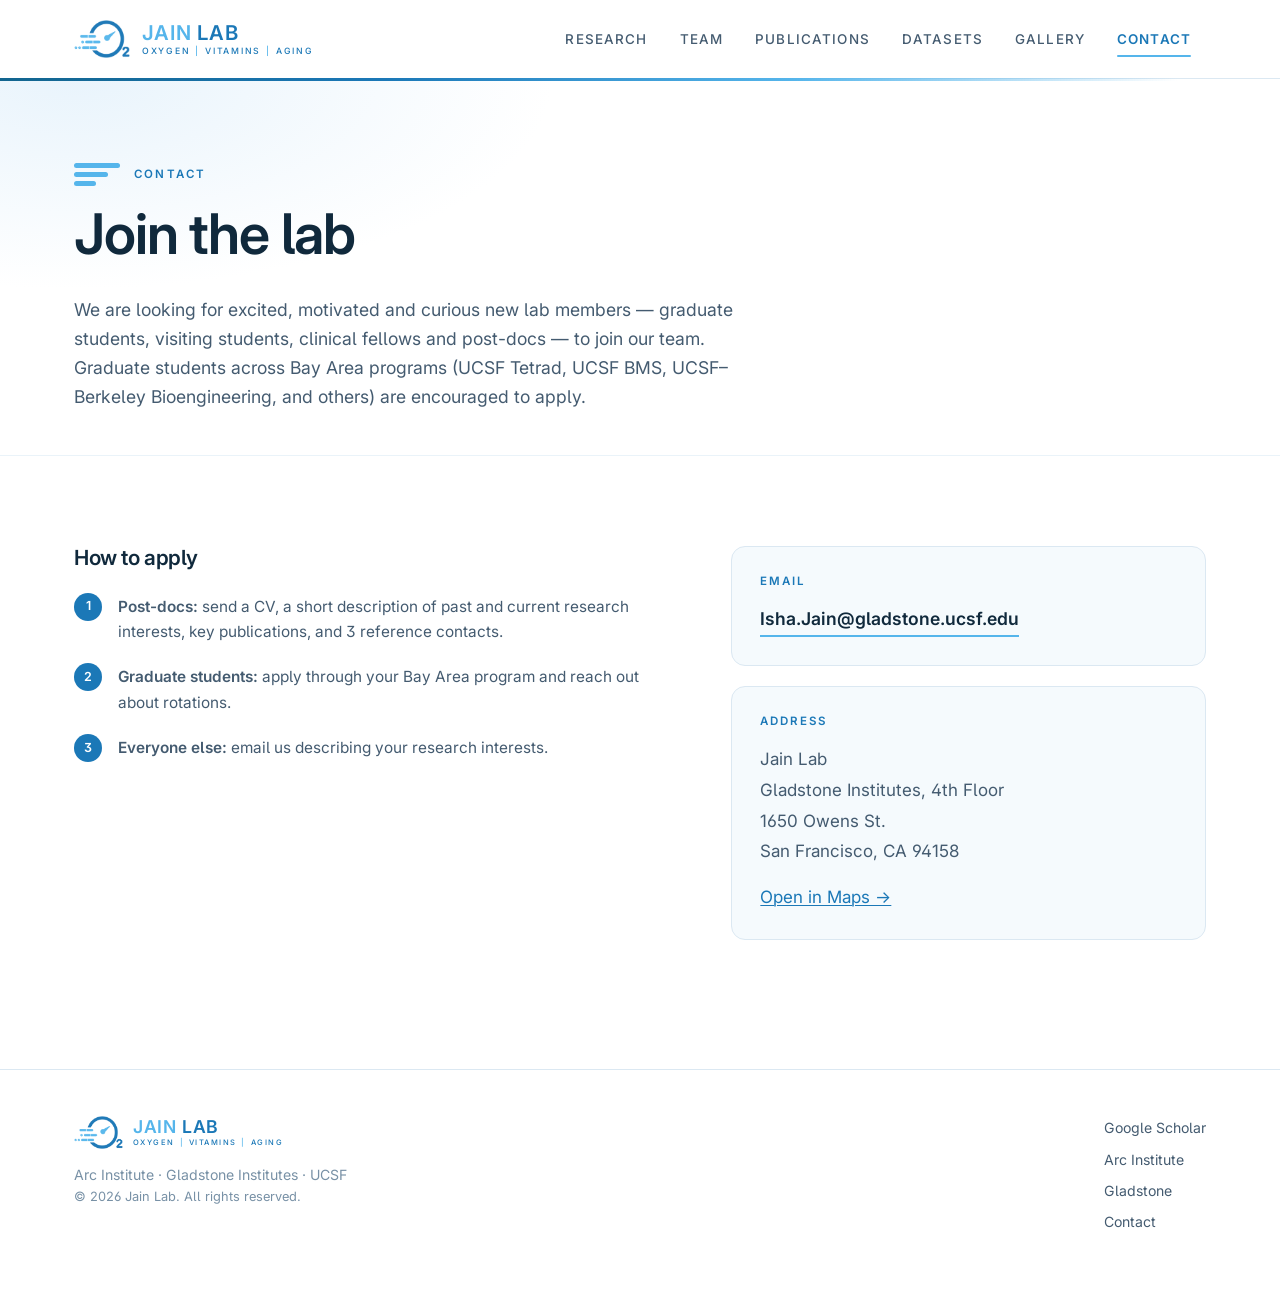
==== contact.html @ 16e70b5d "Add files via upload" ====
<!DOCTYPE html>
<html lang="en"><head>
<meta charset="utf-8">
<meta name="viewport" content="width=device-width, initial-scale=1">
<title>Contact and Openings | Isha Jain Lab</title>
<meta name="description" content="Contact the Isha Jain Lab. We are recruiting graduate students, postdocs, visiting students and clinical fellows in San Francisco.">
<link rel="preconnect" href="https://fonts.googleapis.com">
<link rel="preconnect" href="https://fonts.gstatic.com" crossorigin="">
<link href="https://fonts.googleapis.com/css2?family=Inter:wght@400;500;600;700&amp;display=swap" rel="stylesheet">
<link rel="canonical" href="https://www.ishajainlab.com/contact.html">
<meta property="og:type" content="website">
<meta property="og:site_name" content="Isha Jain Lab">
<meta property="og:locale" content="en_US">
<meta property="og:url" content="https://www.ishajainlab.com/contact.html">
<meta property="og:title" content="Contact and Openings | Isha Jain Lab">
<meta property="og:description" content="Contact the Isha Jain Lab. We are recruiting graduate students, postdocs, visiting students and clinical fellows in San Francisco.">
<meta property="og:image" content="https://www.ishajainlab.com/assets/og-image.png">
<meta property="og:image:width" content="1200">
<meta property="og:image:height" content="630">
<meta property="og:image:alt" content="Jain Lab — oxygen, vitamins, aging">
<meta name="twitter:card" content="summary_large_image">
<meta name="twitter:title" content="Contact and Openings | Isha Jain Lab">
<meta name="twitter:description" content="Contact the Isha Jain Lab. We are recruiting graduate students, postdocs, visiting students and clinical fellows in San Francisco.">
<meta name="twitter:image" content="https://www.ishajainlab.com/assets/og-image.png">
<link rel="icon" type="image/png" href="assets/favicon.png">
<link rel="apple-touch-icon" href="assets/favicon.png">
<meta name="theme-color" content="#1b78b7">
<link rel="stylesheet" href="assets/style.css">
</head>
<body data-page="contact"><!-- Content below was pre-rendered from data/*.js on 2026-09-09. Edit the data files, then re-run tools/prerender.js. -->
      <a class="skip" href="#main">Skip to content</a>
      <header class="site-header">
        <div class="wrap bar">
          <a class="lockup" href="index.html"><img class="lk-mark" src="assets/logo-mark.png" alt="" aria-hidden="true">
            <span><span class="lk-name"><i>JAIN</i> LAB</span><span class="lk-tag">OXYGEN <span>|</span> VITAMINS <span>|</span> AGING</span></span></a>
          <button class="nav-toggle" aria-expanded="false" aria-controls="site-nav" aria-label="Menu">☰</button>
          <nav class="site-nav" id="site-nav"><a href="research.html">Research</a><a href="team.html">Team</a><a href="publications.html">Publications</a><a href="datasets.html">Datasets</a><a href="gallery.html">Gallery</a><a href="contact.html" aria-current="page">Contact</a></nav>
        </div>
      </header>

<main id="main">

  <div class="page-head">
    <div class="wrap">
      <div class="kicker"><span class="speedlines" aria-hidden="true"><i></i><i></i><i></i></span>Contact</div>
      <h1>Join the lab</h1>
      <p id="join-blurb">We are looking for excited, motivated and curious new lab members — graduate students, visiting students, clinical fellows and post-docs — to join our team. Graduate students across Bay Area programs (UCSF Tetrad, UCSF BMS, UCSF–Berkeley Bioengineering, and others) are encouraged to apply.</p>
    </div>
  </div>

  <section class="block">
    <div class="wrap contact-grid">

      <div>
        <h2 style="font-size:1.3rem;margin-bottom:24px">How to apply</h2>
        <ol class="steps" id="apply-steps"><li><strong>Post-docs:</strong> send a CV, a short description of past and current research interests, key publications, and 3 reference contacts.</li><li><strong>Graduate students:</strong> apply through your Bay Area program and reach out about rotations.</li><li><strong>Everyone else:</strong> email us describing your research interests.</li></ol>
      </div>

      <div>
        <div class="card" style="margin-bottom:20px">
          <h3>Email</h3>
          <a class="email-big" id="contact-email" href="mailto:Isha.Jain@gladstone.ucsf.edu">Isha.Jain@gladstone.ucsf.edu</a>
        </div>

        <div class="card">
          <h3>Address</h3>
          <address id="contact-address">Jain Lab<br>Gladstone Institutes, 4th Floor<br>1650 Owens St.<br>San Francisco, CA 94158</address>
          <p style="margin:16px 0 0">
            <a id="contact-map" href="https://maps.google.com/?q=1650%20Owens%20St%2C%20San%20Francisco%2C%20CA%2094158" target="_blank" rel="noopener">Open in Maps →</a>
          </p>
        </div>
      </div>

    </div>
  </section>

  <div style="height:40px"></div>

</main>

<script src="data/site.js"></script>
<script src="assets/app.js"></script>



      <footer class="site-footer">
        <div class="wrap row">
          <div>
            <span class="lockup"><img class="lk-mark" src="assets/logo-mark.png" alt="" aria-hidden="true">
            <span><span class="lk-name"><i>JAIN</i> LAB</span><span class="lk-tag">OXYGEN <span>|</span> VITAMINS <span>|</span> AGING</span></span></span>
            <div>Arc Institute · Gladstone Institutes · UCSF</div>
            <div class="legal">© 2026 Jain Lab. All rights reserved.</div>
          </div>
          <nav><a href="https://scholar.google.com/citations?user=Yy1cKfMAAAAJ" target="_blank" rel="noopener">Google Scholar</a><a href="https://arcinstitute.org" target="_blank" rel="noopener">Arc Institute</a><a href="https://gladstone.org" target="_blank" rel="noopener">Gladstone</a><a href="contact.html">Contact</a></nav>
        </div>
      </footer></body></html>
---- assets/style.css ----
/* ============================================================
   JAIN LAB — STYLES
   Built to the JainLab brand family sheet.
   Type:   Inter — SemiBold (600) for headings, Medium (500) for
           labels and navigation, Regular (400) for body copy.
   Colour: the three brand values live in :root below. Change
           them there and the whole site re-themes.
   ============================================================ */

:root {
  /* ---- Brand ---- */
  --deep:       #1b78b7;   /* deep blue  */
  --sky:        #55b5eb;   /* sky blue   */
  --shadow:     #12658f;   /* shadow     */

  /* Tints derived from the brand blues */
  --deep-dk:    #0f5279;
  --pale:       #e9f4fc;
  --pale-2:     #f4fafd;
  --navy:       #0b2f47;   /* dark sections */

  /* ---- Research themes ----
     Oxygen work is blue (the brand). Vitamin work is burnt orange,
     so the two halves of the lab read apart at a glance. */
  --vit:        #b0461e;
  --vit-dk:     #8c3717;
  --vit-pale:   #f9ece5;

  /* ---- Neutrals ---- */
  --ink:        #10293c;
  --body:       #445b70;
  --muted:      #7891a6;
  --line:       #dbe8f2;
  --line-soft:  #eaf3f9;
  --bg:         #ffffff;
  --bg-soft:    #f5fafd;

  --radius:   14px;
  --radius-s: 9px;
  --shadow-1: 0 1px 2px rgba(16,41,60,.05), 0 8px 24px rgba(16,41,60,.06);
  --shadow-2: 0 2px 4px rgba(16,41,60,.06), 0 18px 48px rgba(16,41,60,.11);

  --maxw: 1180px;
  --nav-h: 78px;

  --sans: "Inter", -apple-system, BlinkMacSystemFont, "Segoe UI", Helvetica, Arial, sans-serif;
}

/* ---------- reset ---------- */
*, *::before, *::after { box-sizing: border-box; }
html { scroll-behavior: smooth; -webkit-text-size-adjust: 100%; }
body {
  margin: 0;
  font-family: var(--sans);
  font-size: 17px;
  line-height: 1.65;
  font-weight: 400;
  color: var(--body);
  background: var(--bg);
  -webkit-font-smoothing: antialiased;
  font-feature-settings: "cv05" 1, "ss01" 1;
}
img { max-width: 100%; display: block; }
a { color: var(--deep); text-decoration-thickness: 1px; text-underline-offset: 2px; }
a:hover { color: var(--shadow); }
h1, h2, h3, h4 { color: var(--ink); line-height: 1.16; margin: 0 0 .5em; font-weight: 600; letter-spacing: -.02em; }
h1 { font-size: clamp(2.1rem, 5vw, 3.5rem); }
h2 { font-size: clamp(1.55rem, 3vw, 2.15rem); }
h3 { font-size: 1.2rem; }
p { margin: 0 0 1.1em; }
button { font: inherit; }
strong, b { font-weight: 600; }

.wrap { max-width: var(--maxw); margin: 0 auto; padding: 0 24px; }

.skip { position: absolute; left: -9999px; top: 0; z-index: 200; background: var(--deep); color: #fff; padding: 12px 18px; }
.skip:focus { left: 0; }

/* ============================================================
   LOGO LOCKUP
   The wordmark is live text in Inter, exactly as specified on the
   brand sheet, so it stays razor sharp at every size. Scale the
   whole lockup by setting font-size on .lockup.
   ============================================================ */

.lockup { display: inline-flex; align-items: center; gap: .78em; text-decoration: none; line-height: 1; }
.lockup .lk-mark { height: 2.5em; width: auto; flex: none; }
.lockup .lk-name {
  font-size: 1.36em; font-weight: 600; letter-spacing: .045em;
  text-transform: uppercase; white-space: nowrap; color: var(--deep);
}
.lockup .lk-name i { font-style: normal; color: var(--sky); }
.lockup .lk-tag {
  display: block; margin-top: .42em;
  font-size: .58em; font-weight: 500; letter-spacing: .2em;
  text-transform: uppercase; color: var(--deep); white-space: nowrap;
}
.lockup .lk-tag span { color: var(--sky); margin: 0 .15em; }

/* stacked variant — mark above the wordmark */
.lockup--stacked { flex-direction: column; gap: .55em; text-align: center; }
.lockup--stacked .lk-mark { height: 4.2em; }

/* reversed — for dark backgrounds */
.lockup--reverse .lk-name,
.lockup--reverse .lk-name i,
.lockup--reverse .lk-tag,
.lockup--reverse .lk-tag span { color: #fff; }

/* ---------- speed-line motif (lifted from the logo) ---------- */
.speedlines { display: flex; flex-direction: column; gap: 4px; width: 46px; flex: none; }
.speedlines i { display: block; height: 5px; border-radius: 3px; background: var(--sky); }
.speedlines i:nth-child(1) { width: 100%; }
.speedlines i:nth-child(2) { width: 74%; }
.speedlines i:nth-child(3) { width: 48%; }
.speedlines--reverse i { background: rgba(255,255,255,.55); }

/* ---------- header ---------- */
.site-header {
  position: sticky; top: 0; z-index: 100;
  background: rgba(255,255,255,.92);
  backdrop-filter: saturate(180%) blur(14px);
  border-bottom: 1px solid var(--line);
}
.site-header::after {
  content: ""; position: absolute; left: 0; right: 0; bottom: -3px; height: 3px;
  background: linear-gradient(90deg, var(--shadow) 0%, var(--deep) 30%, var(--sky) 62%, transparent 92%);
}
.site-header .bar { height: var(--nav-h); display: flex; align-items: center; justify-content: space-between; gap: 24px; }
.site-header .lockup { font-size: 15px; }

.site-nav { display: flex; align-items: center; gap: 2px; }
.site-nav a {
  position: relative; padding: 10px 15px; border-radius: 8px;
  font-size: .84rem; font-weight: 500; letter-spacing: .085em; text-transform: uppercase;
  color: var(--body); text-decoration: none; white-space: nowrap;
  transition: background .15s, color .15s;
}
.site-nav a:hover { background: var(--pale); color: var(--deep); }
.site-nav a[aria-current="page"] { color: var(--deep); font-weight: 600; }
.site-nav a[aria-current="page"]::after {
  content: ""; position: absolute; left: 15px; right: 15px; bottom: 3px; height: 2px;
  border-radius: 2px; background: var(--sky);
}

.nav-toggle { display: none; background: none; border: 1px solid var(--line); border-radius: 8px; padding: 8px 11px; cursor: pointer; color: var(--deep); }

@media (max-width: 900px) {
  .nav-toggle { display: block; }
  .site-nav {
    position: absolute; top: var(--nav-h); left: 0; right: 0;
    flex-direction: column; align-items: stretch; gap: 2px;
    background: #fff; border-bottom: 1px solid var(--line);
    padding: 10px 16px 18px; box-shadow: var(--shadow-1);
  }
  .site-nav[hidden] { display: none; }
  .site-nav a { padding: 13px 14px; font-size: .9rem; }
  .site-nav a[aria-current="page"]::after { display: none; }
}

/* ---------- hero ----------
   The mountain painting is the background. A scrim keeps the text
   readable over it: near-solid on the left where the words sit,
   clearing to the right so the artwork comes through. */
.hero {
  position: relative; overflow: hidden; color: #e6f1f8;
  background: var(--navy);
  padding: clamp(76px, 11vw, 132px) 0 clamp(72px, 9vw, 112px);
  min-height: min(620px, 78vh);
  display: flex; align-items: center;
}
.hero-bg {
  position: absolute; inset: 0;
  background-size: cover; background-position: 62% center;
  transform: scale(1.02);
}
.hero-scrim {
  position: absolute; inset: 0;
  background:
    linear-gradient(96deg,
      rgba(9,32,50,.95) 0%,
      rgba(9,32,50,.90) 34%,
      rgba(10,38,58,.62) 58%,
      rgba(11,47,71,.30) 78%,
      rgba(11,47,71,.22) 100%),
    radial-gradient(760px 420px at 6% 92%, rgba(18,101,143,.55), transparent 70%),
    linear-gradient(180deg, rgba(9,32,50,.45) 0%, transparent 22%, transparent 72%, rgba(9,32,50,.55) 100%);
}
@media (max-width: 900px) {
  /* portrait screens crop the painting hard — darken further so text holds up */
  .hero-bg { background-position: 70% center; }
  .hero-scrim { background:
      linear-gradient(180deg, rgba(9,32,50,.90) 0%, rgba(9,32,50,.84) 55%, rgba(11,47,71,.78) 100%),
      radial-gradient(600px 340px at 10% 90%, rgba(18,101,143,.5), transparent 72%); }
}
/* the painting runs blue → orange, the same two colours the research
   uses, so the hero closes on a bar of both */
.hero .edge {
  position: absolute; left: 0; right: 0; bottom: 0; height: 4px; z-index: 3;
  background: linear-gradient(90deg, var(--shadow), var(--deep) 32%, var(--sky) 55%, #e08a3c 82%, var(--vit));
}
.hero > .wrap { position: relative; z-index: 2; width: 100%; }
.hero-copy { max-width: 640px; }

.hero .eyebrow {
  display: flex; align-items: center; gap: 14px; margin-bottom: 24px;
  font-size: .72rem; font-weight: 600; letter-spacing: .19em; text-transform: uppercase; color: var(--sky);
}
.hero h1 { color: #fff; max-width: 15ch; margin-bottom: .35em; letter-spacing: -.028em; }
.hero h1 em { font-style: normal; color: var(--sky); }
.hero p.lede { font-size: clamp(1.05rem, 1.6vw, 1.2rem); color: #bcd6e8; max-width: 58ch; margin-bottom: 34px; }
.hero .affil {
  margin-top: 42px; padding-top: 22px; border-top: 1px solid rgba(255,255,255,.18);
  display: flex; flex-wrap: wrap; gap: 10px 28px;
  font-size: .76rem; letter-spacing: .13em; text-transform: uppercase; color: #8fb4cd; font-weight: 500;
}

/* ---------- buttons ---------- */
.btn {
  display: inline-flex; align-items: center; gap: 9px;
  padding: 13px 24px; border-radius: 999px;
  font-size: .84rem; font-weight: 600; letter-spacing: .075em; text-transform: uppercase;
  text-decoration: none; border: 1px solid transparent; cursor: pointer;
  transition: transform .14s, background .15s, border-color .15s, box-shadow .15s;
}
.btn:hover { transform: translateY(-2px); }
.btn-primary { background: var(--deep); color: #fff; box-shadow: 0 6px 20px rgba(27,120,183,.32); }
.btn-primary:hover { background: var(--shadow); color: #fff; }
.btn-ghost { border-color: rgba(255,255,255,.34); color: #fff; }
.btn-ghost:hover { background: rgba(255,255,255,.11); border-color: var(--sky); color: #fff; }
.btn-row { display: flex; flex-wrap: wrap; gap: 12px; }

/* ---------- page header ---------- */
.page-head {
  position: relative; overflow: hidden;
  padding: clamp(52px, 7vw, 84px) 0 clamp(28px, 4vw, 44px);
  border-bottom: 1px solid var(--line-soft);
  transition: background .45s ease;
}
/* soft wash of the active theme's colour behind the heading */
.page-head::before {
  content: ""; position: absolute; inset: 0; pointer-events: none;
  background: radial-gradient(680px 300px at 6% 0%, var(--accent-pale, var(--pale)), transparent 70%);
  transition: opacity .45s ease;
}
.page-head > .wrap { position: relative; z-index: 1; }
.page-head .kicker {
  display: flex; align-items: center; gap: 14px; margin-bottom: 16px;
  font-size: .72rem; font-weight: 600; letter-spacing: .19em; text-transform: uppercase;
  color: var(--accent, var(--deep)); transition: color .35s;
}
.page-head .kicker .speedlines i { background: var(--accent-soft, var(--sky)); transition: background .35s; }
.page-head h1 { transition: color .35s; }
.page-head p { font-size: 1.1rem; max-width: 62ch; color: var(--body); margin: 0; }

/* ---------- sections ---------- */
section.block { padding: clamp(52px, 7vw, 90px) 0; }
section.block.soft { background: var(--bg-soft); border-block: 1px solid var(--line-soft); }
.section-head { display: flex; align-items: baseline; justify-content: space-between; gap: 20px; margin-bottom: 34px; flex-wrap: wrap; }
.section-head h2 { margin: 0; }
.section-head a {
  font-size: .78rem; font-weight: 600; letter-spacing: .1em; text-transform: uppercase; text-decoration: none;
}
.section-head a::after { content: " →"; }

/* ---------- chips / filters ---------- */
.themes { display: flex; gap: 8px; flex-wrap: wrap; margin: 30px 0 0; }

/* labelled filter rows on the publications page */
.filter-row { display: flex; align-items: center; gap: 14px; margin-top: 14px; flex-wrap: wrap; }
.filter-row .themes { margin: 0; }
.filter-row .filter-label {
  min-width: 46px; font-size: .68rem; font-weight: 600; letter-spacing: .16em;
  text-transform: uppercase; color: var(--muted);
}
@media (max-width: 560px) {
  .filter-row { align-items: flex-start; flex-direction: column; gap: 8px; }
}
.chip {
  padding: 9px 18px; border-radius: 999px; border: 1px solid var(--line); background: #fff;
  color: var(--body); font-size: .78rem; font-weight: 600; letter-spacing: .08em; text-transform: uppercase;
  cursor: pointer; transition: all .15s;
}
.chip:hover { border-color: var(--sky); color: var(--deep); }
.chip[aria-pressed="true"] { background: var(--deep); border-color: var(--deep); color: #fff; }

/* Vitamins reads burnt orange wherever it appears as a filter */
.chip[data-theme="Vitamins"]:hover,
.chip[data-topic="Vitamins"]:hover { border-color: var(--vit); color: var(--vit); }
.chip[data-theme="Vitamins"][aria-pressed="true"],
.chip[data-topic="Vitamins"][aria-pressed="true"] { background: var(--vit); border-color: var(--vit); color: #fff; }

/* ---------- research ---------- */
/* Icon sits in a narrow column beside the text. */
.research-item {
  display: grid; grid-template-columns: 108px 1fr; gap: clamp(24px, 4vw, 44px);
  align-items: start; padding: clamp(36px, 5vw, 60px) 0; border-bottom: 1px solid var(--line-soft);
  max-width: 900px;
}
.research-item:last-child { border-bottom: none; }
.research-item.no-image { grid-template-columns: 1fr; }
/* ---- theme accent: every item inherits its own --accent ---- */
[data-theme] { --accent: var(--deep); --accent-dk: var(--shadow); --accent-pale: var(--pale); --accent-soft: var(--sky); }
[data-theme="Vitamins"] { --accent: var(--vit); --accent-dk: var(--vit-dk); --accent-pale: var(--vit-pale); --accent-soft: #d98a5f; }

.research-item .num {
  display: flex; align-items: center; gap: 11px; margin-bottom: 13px;
  font-size: .68rem; font-weight: 600; color: var(--accent);
  letter-spacing: .17em; text-transform: uppercase; font-variant-numeric: tabular-nums;
}
.research-item .num span {
  display: grid; place-items: center; min-width: 24px; height: 24px; padding: 0 6px;
  border-radius: 999px; background: var(--accent); color: #fff;
  font-size: .66rem; letter-spacing: .04em;
}
.research-item .num::after {
  content: ""; flex: 1; height: 2px; border-radius: 2px; max-width: 120px;
  background: linear-gradient(90deg, var(--accent-soft), transparent);
}
.research-item h3 { font-size: clamp(1.35rem, 2.4vw, 1.85rem); margin-bottom: .55em; }
.research-item .fig {
  position: relative; width: 108px; height: 108px; border-radius: 50%;
  background: var(--accent-pale); display: grid; place-items: center;
  transition: transform .25s, box-shadow .25s;
}
.research-item .fig::after {                 /* ring that blooms on hover */
  content: ""; position: absolute; inset: -7px; border-radius: 50%;
  border: 2px solid var(--accent); opacity: 0; transform: scale(.9);
  transition: opacity .3s, transform .3s;
}
.research-item:hover .fig { transform: translateY(-3px); }
.research-item:hover .fig::after { opacity: .38; transform: scale(1); }
.research-item .fig img { width: 54px; height: 54px; position: relative; z-index: 1; }
.research-item h3 { transition: color .2s; }
.research-item:hover h3 { color: var(--accent-dk); }
@media (max-width: 700px) {
  .research-item { grid-template-columns: 1fr; gap: 18px; }
  .research-item .fig { width: 72px; height: 72px; }
  .research-item .fig img { width: 38px; height: 38px; }
}

/* ---------- team ---------- */
.team-group { padding: clamp(38px, 5vw, 58px) 0 0; }
.team-group > h2 {
  display: flex; align-items: center; gap: 14px;
  font-size: .76rem; font-weight: 600; letter-spacing: .17em; text-transform: uppercase; color: var(--deep);
  padding-bottom: 14px; border-bottom: 1px solid var(--line); margin-bottom: 32px;
}
.team-group > h2 .count {
  font-size: .72rem; color: var(--muted); font-weight: 500; letter-spacing: .06em;
  background: var(--pale); padding: 2px 9px; border-radius: 999px;
}
/* One person per row: photo left, name and bio beside it.
   Bios are always visible — nothing to click. The text column is
   capped so lines stay a comfortable reading length. */
.people { display: grid; gap: 0; grid-template-columns: 1fr; }

.person {
  display: grid; grid-template-columns: 150px minmax(0, 1fr); gap: 26px;
  align-items: start; text-align: left;
  padding: 26px 0; border-bottom: 1px solid var(--line-soft);
  max-width: 900px;
}
.person:last-child { border-bottom: none; }
.person .ph {
  width: 150px; aspect-ratio: 4/5; border-radius: var(--radius-s);
  background: var(--pale); overflow: hidden;
}
.person .ph img { width: 100%; height: 100%; object-fit: cover; }
.person .ph.empty { display: flex; align-items: center; justify-content: center; font-size: 2.1rem; font-weight: 600; color: var(--deep); opacity: .45; }
.person .nm { font-weight: 600; color: var(--ink); font-size: 1.02rem; letter-spacing: -.015em; margin: 0; }
.person .rl { font-size: .84rem; color: var(--deep); font-weight: 500; margin-top: 3px; }
.person .rl .pr { color: var(--muted); font-weight: 400; }
/* Justified, with hyphenation switched on. In a column this narrow,
   justifying without hyphens opens up big gaps between words. */
.person .bio {
  font-size: .885rem; line-height: 1.62; margin: 10px 0 0; color: var(--body);
  text-align: justify; text-justify: inter-word;
  -webkit-hyphens: auto; hyphens: auto;
}
.person .tags { display: flex; flex-wrap: wrap; gap: 5px; margin-top: 9px; }

@media (max-width: 560px) {
  .person { grid-template-columns: 104px minmax(0, 1fr); gap: 16px; padding: 22px 0; }
  .person .ph { width: 104px; }
  /* too narrow to justify cleanly on a phone — fall back to ragged right */
  .person .bio { text-align: left; }
}
.tag {
  font-size: .655rem; font-weight: 600; letter-spacing: .07em; text-transform: uppercase;
  background: var(--pale); color: var(--deep); padding: 3px 9px; border-radius: 999px;
}

.pi-card {
  position: relative; overflow: hidden;
  display: grid; grid-template-columns: 226px 1fr; gap: clamp(28px, 4vw, 48px);
  align-items: start; background: var(--bg-soft);
  border: 1px solid var(--line); border-radius: var(--radius); padding: clamp(24px, 3vw, 36px);
}
.pi-card::before { content: ""; position: absolute; left: 0; top: 0; bottom: 0; width: 4px; background: linear-gradient(180deg, var(--sky), var(--deep)); }
.pi-card img { border-radius: var(--radius-s); width: 100%; }
.pi-card .nm { font-size: 1.6rem; font-weight: 600; color: var(--ink); letter-spacing: -.024em; }
.pi-card .rl { color: var(--deep); font-weight: 600; font-size: .84rem; letter-spacing: .08em; text-transform: uppercase; margin: 6px 0 16px; }
.pi-card p {
  font-size: .97rem; margin-bottom: 0;
  text-align: justify; text-justify: inter-word;
  -webkit-hyphens: auto; hyphens: auto;
}
@media (max-width: 720px) { .pi-card { grid-template-columns: 1fr; } .pi-card img { max-width: 226px; } }

.alumni-list { border-top: 1px solid var(--line); }
.alum { display: grid; grid-template-columns: 1.1fr 1fr 1fr; gap: 20px; padding: 20px 4px; border-bottom: 1px solid var(--line-soft); align-items: baseline; }
.alum .nm { font-weight: 600; color: var(--ink); }
.alum .rl { font-size: .9rem; }
.alum .dt { font-size: .82rem; color: var(--muted); font-variant-numeric: tabular-nums; }
.alum .nw { font-size: .9rem; }
.alum .nw span { color: var(--sky); font-size: .68rem; display: block; text-transform: uppercase; letter-spacing: .12em; font-weight: 600; margin-bottom: 2px; }
@media (max-width: 760px) { .alum { grid-template-columns: 1fr; gap: 4px; } }

/* ---------- publications ---------- */
.pub-controls { display: flex; gap: 12px; flex-wrap: wrap; align-items: center; }
.search { flex: 1 1 260px; min-width: 220px; padding: 12px 18px; border: 1px solid var(--line); border-radius: 999px; font-size: .95rem; font-family: var(--sans); color: var(--ink); background: #fff; }
.search:focus { outline: 2px solid var(--sky); outline-offset: 1px; border-color: transparent; }
.result-count { font-size: .76rem; color: var(--muted); margin: 20px 0 6px; letter-spacing: .1em; text-transform: uppercase; font-weight: 500; }

.pub-year {
  display: flex; align-items: center; gap: 16px;
  font-size: 1.15rem; color: var(--deep); font-weight: 600; letter-spacing: .04em;
  padding: 32px 0 12px; margin-bottom: 0; font-variant-numeric: tabular-nums;
}
.pub-year::after { content: ""; flex: 1; height: 2px; background: linear-gradient(90deg, var(--sky), var(--line) 55%, transparent); }

.pub {
  position: relative; padding: 22px 0 22px 16px; border-bottom: 1px solid var(--line-soft);
  display: grid; grid-template-columns: 1fr auto; gap: 18px; align-items: start;
}
/* a slim colour tick marks which side of the lab a paper came from */
.pub::before {
  content: ""; position: absolute; left: 0; top: 24px; width: 3px; height: 22px;
  border-radius: 2px; background: var(--accent, var(--deep)); opacity: .55;
  transition: height .22s, opacity .22s;
}
.pub:hover::before { height: calc(100% - 40px); opacity: 1; }
.pub .t { font-size: 1.04rem; font-weight: 600; color: var(--ink); letter-spacing: -.014em; text-decoration: none; display: inline-block; margin-bottom: 6px; line-height: 1.36; }
.pub .t:hover { color: var(--accent-dk, var(--shadow)); }
.pub .a { font-size: .86rem; color: var(--muted); line-height: 1.55; margin-bottom: 8px; }
.pub .j { font-size: .89rem; color: var(--body); }
.pub .j em { font-style: normal; font-weight: 600; color: var(--ink); }
.pub .extras { display: flex; flex-wrap: wrap; gap: 6px 14px; margin-top: 10px; font-size: .82rem; }
.pub .extras a { text-decoration: none; }
.pub .extras a::before { content: "↗ "; opacity: .5; }
.pub .side { display: flex; flex-direction: column; gap: 6px; align-items: flex-end; }
.pill { font-size: .655rem; font-weight: 600; letter-spacing: .09em; text-transform: uppercase; padding: 4px 10px; border-radius: 999px; white-space: nowrap; }
.pill.preprint { background: var(--bg-soft); color: var(--muted); box-shadow: inset 0 0 0 1px var(--line); }
.pill.review { background: transparent; color: var(--accent, var(--deep)); box-shadow: inset 0 0 0 1px var(--accent-soft, var(--sky)); }
.pill.featured { background: var(--accent, var(--deep)); color: #fff; }
@media (max-width: 620px) { .pub { grid-template-columns: 1fr; } .pub .side { flex-direction: row; } }

/* ---------- feature cards ---------- */
.feature-grid { display: grid; gap: 20px; grid-template-columns: repeat(auto-fit, minmax(290px, 1fr)); }
.feature {
  position: relative; border: 1px solid var(--line); border-radius: var(--radius); padding: 26px 24px;
  background: #fff; text-decoration: none; display: flex; flex-direction: column; overflow: hidden;
  transition: transform .18s, box-shadow .18s, border-color .18s;
}
.feature::before {
  content: ""; position: absolute; left: 0; top: 0; bottom: 0; width: 3px;
  background: linear-gradient(180deg, var(--accent-soft, var(--sky)), var(--accent, var(--deep)));
  transform: scaleY(0); transform-origin: top; transition: transform .24s;
}
.feature:hover { transform: translateY(-4px); box-shadow: var(--shadow-2); border-color: var(--accent-soft, var(--sky)); }
.feature:hover::before { transform: scaleY(1); }
.feature .yr {
  display: inline-block; font-size: .66rem; font-weight: 600; letter-spacing: .14em;
  text-transform: uppercase; color: var(--accent, var(--deep)); margin-bottom: 12px;
}
/* theme-tagged teasers get a filled label so the two halves read apart */
.feature[data-theme] .yr {
  background: var(--accent-pale); padding: 4px 10px; border-radius: 999px;
}
.feature .t { font-size: 1.02rem; font-weight: 600; color: var(--ink); line-height: 1.38; margin-bottom: 10px; letter-spacing: -.012em; }
.feature .j { font-size: .84rem; color: var(--muted); margin-top: auto; }

/* ---------- datasets ---------- */
.dataset {
  position: relative; overflow: hidden;
  border: 1px solid var(--line); border-radius: var(--radius);
  padding: clamp(24px, 3vw, 34px); margin-bottom: 26px; max-width: 900px;
  background: #fff; transition: box-shadow .2s, border-color .2s;
}
.dataset::before {                 /* theme spine, same device as the PI card */
  content: ""; position: absolute; left: 0; top: 0; bottom: 0; width: 4px;
  background: linear-gradient(180deg, var(--accent-soft, var(--sky)), var(--accent, var(--deep)));
}
.dataset:hover { box-shadow: var(--shadow-2); border-color: var(--accent-soft, var(--sky)); }

.ds-head { display: flex; align-items: flex-start; justify-content: space-between; gap: 20px; flex-wrap: wrap; }
.ds-title { font-size: clamp(1.25rem, 2.2vw, 1.6rem); margin: 0 0 6px; letter-spacing: -.02em; }
.ds-title a { color: var(--ink); text-decoration: none; }
.ds-title a:hover { color: var(--accent-dk, var(--shadow)); }
.ds-meta { font-size: .78rem; font-weight: 500; letter-spacing: .09em; text-transform: uppercase; color: var(--muted); }
.ds-open { flex: none; }

.ds-summary { margin: 18px 0 0; font-size: .95rem; max-width: 68ch; }
.ds-facts { margin-top: 16px; }

.ds-tools { margin-top: 20px; padding-top: 18px; border-top: 1px solid var(--line-soft); }
.ds-tools-label {
  display: block; font-size: .66rem; font-weight: 600; letter-spacing: .16em;
  text-transform: uppercase; color: var(--muted); margin-bottom: 10px;
}
.ds-tools ul { list-style: none; margin: 0; padding: 0; display: flex; flex-wrap: wrap; gap: 8px 22px; }
.ds-tools li { position: relative; padding-left: 16px; font-size: .89rem; }
.ds-tools li::before {
  content: ""; position: absolute; left: 0; top: .55em;
  width: 6px; height: 6px; border-radius: 50%; background: var(--accent, var(--deep));
}

.ds-paper { margin: 18px 0 0; font-size: .89rem; }
.ds-link {
  display: inline-block; margin-top: 18px; font-size: .8rem; color: var(--muted);
  text-decoration: none; font-variant-numeric: tabular-nums; word-break: break-all;
}
.ds-link::before { content: "↗ "; }
.ds-link:hover { color: var(--accent, var(--deep)); }

@media (max-width: 620px) { .ds-open { width: 100%; justify-content: center; } }

/* ---------- gallery ---------- */
.gallery { columns: 4 260px; column-gap: 14px; }
.gallery figure { margin: 0 0 14px; break-inside: avoid; }
.gallery img {
  width: 100%; height: auto; border-radius: var(--radius-s); cursor: zoom-in;
  background: var(--pale);
  transition: transform .22s, box-shadow .22s, outline-color .22s;
  outline: 2px solid transparent; outline-offset: 2px;
}
.gallery img:hover { transform: scale(1.015); box-shadow: var(--shadow-2); outline-color: var(--sky); }
/* Lightbox: click a photo, then use ← and → to move through the set. */
dialog.lightbox {
  border: none; background: transparent; padding: 0;
  width: 100vw; max-width: 100vw; height: 100vh; max-height: 100vh;
  display: grid; grid-template-columns: auto 1fr auto; align-items: center; gap: 12px;
  overflow: hidden;
}
dialog.lightbox:not([open]) { display: none; }
dialog.lightbox::backdrop { background: rgba(11,47,71,.94); }

.lb-stage { margin: 0; display: flex; flex-direction: column; align-items: center; gap: 14px; justify-self: center; }
.lb-stage img {
  max-width: min(1200px, 82vw); max-height: 80vh; width: auto; height: auto;
  border-radius: var(--radius-s); box-shadow: 0 20px 60px rgba(0,0,0,.45);
}
.lb-cap {
  font-size: .8rem; letter-spacing: .1em; text-transform: uppercase;
  color: #b9d8ee; font-weight: 500; font-variant-numeric: tabular-nums;
}

.lb-nav, .lb-close {
  border: none; cursor: pointer; color: #fff; background: rgba(255,255,255,.10);
  border-radius: 50%; display: grid; place-items: center; line-height: 1;
  transition: background .15s, transform .15s;
}
.lb-nav { width: 56px; height: 56px; font-size: 2rem; margin: 0 18px; }
.lb-nav:hover { background: var(--deep); transform: scale(1.06); }
.lb-close { position: absolute; top: 20px; right: 24px; width: 42px; height: 42px; font-size: 1rem; }
.lb-close:hover { background: var(--deep); }
.lb-nav:focus-visible, .lb-close:focus-visible { outline: 2px solid var(--sky); outline-offset: 3px; }

@media (max-width: 700px) {
  .lb-nav { width: 44px; height: 44px; font-size: 1.6rem; margin: 0 6px; }
  .lb-stage img { max-width: 88vw; }
}

/* ---------- contact ---------- */
.contact-grid { display: grid; grid-template-columns: 1.25fr 1fr; gap: clamp(32px, 5vw, 64px); align-items: start; }
@media (max-width: 820px) { .contact-grid { grid-template-columns: 1fr; } }
.card { border: 1px solid var(--line); border-radius: var(--radius); padding: 28px; background: var(--bg-soft); }
.card h3 { font-size: .72rem; letter-spacing: .17em; text-transform: uppercase; color: var(--deep); margin-bottom: 16px; font-weight: 600; }
.card address { font-style: normal; line-height: 1.8; }
.steps { list-style: none; padding: 0; margin: 0; counter-reset: s; }
.steps li { counter-increment: s; position: relative; padding-left: 44px; margin-bottom: 20px; font-size: .96rem; }
.steps li::before {
  content: counter(s); position: absolute; left: 0; top: -1px;
  width: 28px; height: 28px; border-radius: 50%; background: var(--deep); color: #fff;
  display: grid; place-items: center; font-size: .78rem; font-weight: 600;
}
.email-big { display: inline-block; font-size: 1.1rem; font-weight: 600; color: var(--ink); text-decoration: none; border-bottom: 2px solid var(--sky); padding-bottom: 2px; }
.email-big:hover { color: var(--deep); }

/* ---------- CTA ---------- */
.cta {
  position: relative; overflow: hidden; text-align: center; color: #d6e8f4;
  background: linear-gradient(140deg, var(--navy), var(--shadow) 70%, var(--deep));
  padding: clamp(56px, 7vw, 88px) 0;
}
.cta::before {
  content: ""; position: absolute; inset: 0;
  background: radial-gradient(700px 340px at 50% -12%, rgba(85,181,235,.3), transparent 68%);
}
.cta > .wrap { position: relative; z-index: 1; }
.cta .lockup { font-size: 15px; margin-bottom: 26px; }
.cta h2 { color: #fff; }
.cta p { max-width: 54ch; margin: 0 auto 28px; color: #a8c8de; }

/* ---------- footer ---------- */
.site-footer { border-top: 1px solid var(--line); padding: 46px 0 56px; font-size: .88rem; color: var(--muted); }
.site-footer .row { display: flex; justify-content: space-between; gap: 28px; flex-wrap: wrap; }
.site-footer .lockup { font-size: 13px; margin-bottom: 14px; }
.site-footer a { color: var(--body); text-decoration: none; }
.site-footer a:hover { color: var(--deep); }
.site-footer nav { display: flex; flex-direction: column; gap: 8px; }
.site-footer .legal { font-size: .8rem; }

/* ---------- utilities ---------- */
.hidden { display: none !important; }
.empty-note { padding: 40px; text-align: center; color: var(--muted); border: 1px dashed var(--line); border-radius: var(--radius); font-size: .95rem; }

/* scroll reveal */
.reveal { opacity: 0; transform: translateY(14px); transition: opacity .5s ease, transform .5s ease; }
.reveal.in { opacity: 1; transform: none; }

@media (prefers-reduced-motion: reduce) {
  *, *::before, *::after { animation: none !important; transition: none !important; scroll-behavior: auto !important; }
  .reveal { opacity: 1; transform: none; }
}
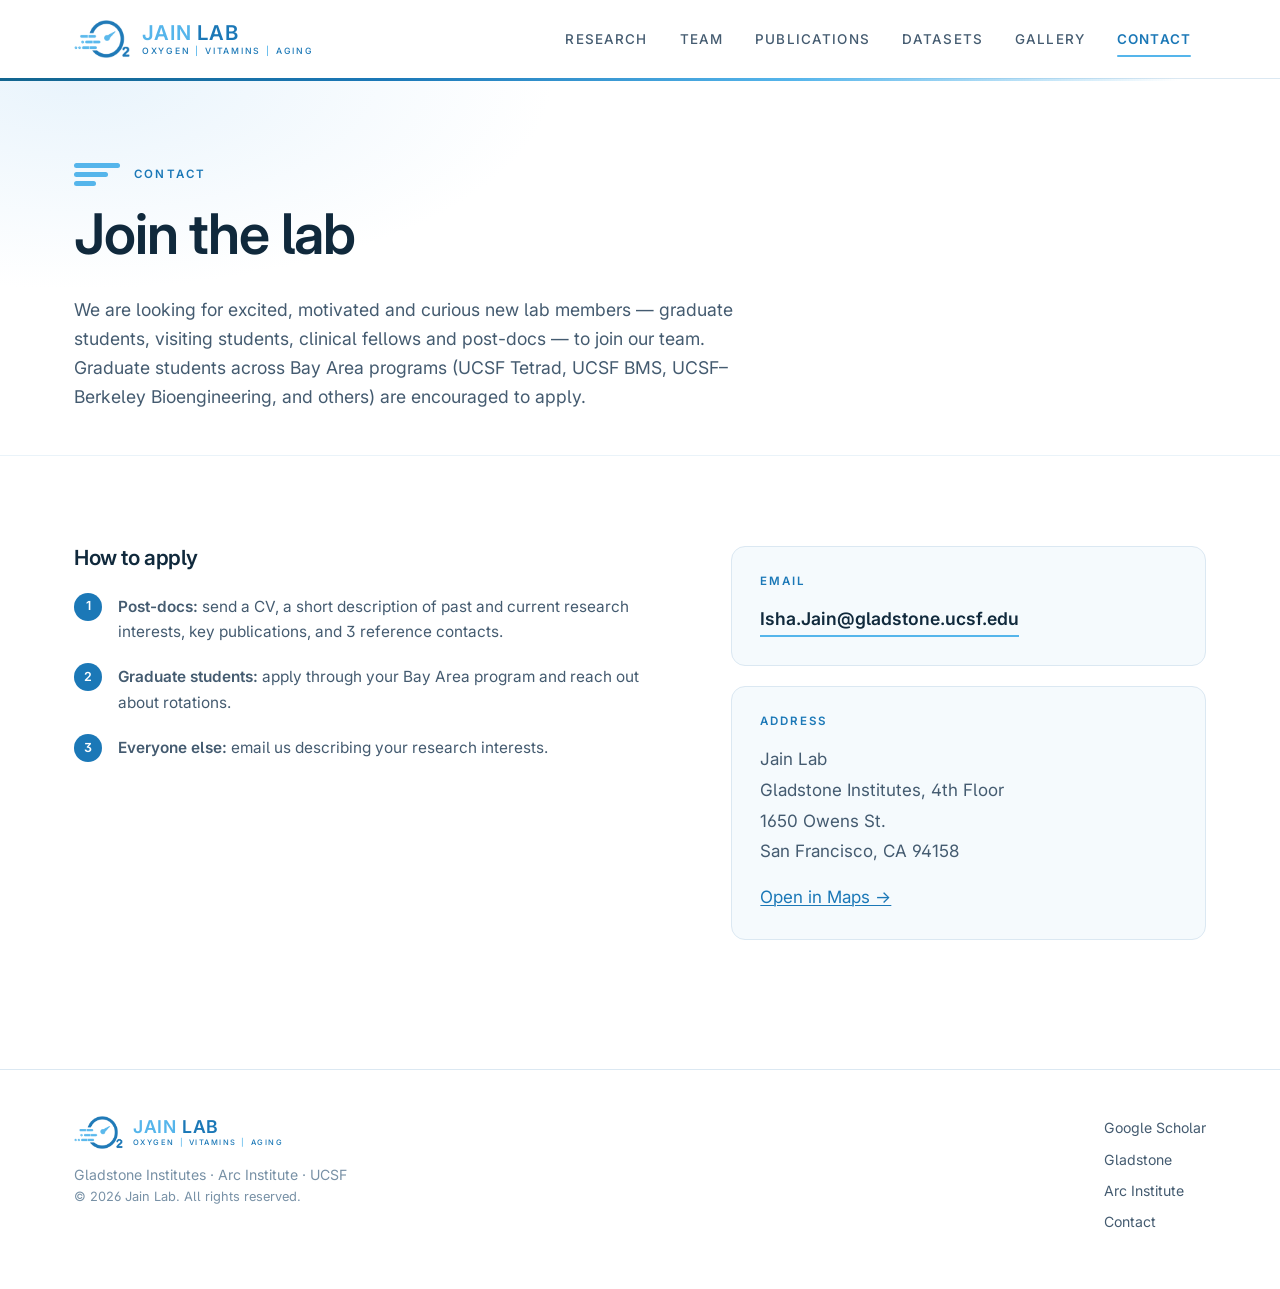
==== commit 5309d79f: "Add files via upload" ====
--- a/contact.html
+++ b/contact.html
@@ -27,8 +27,7 @@
 <meta name="theme-color" content="#1b78b7">
 <link rel="stylesheet" href="assets/style.css">
 </head>
-<body data-page="contact"><!-- Content below was pre-rendered from data/*.js on 2026-09-09. Edit the data files, then re-run tools/prerender.js. -->
-      <a class="skip" href="#main">Skip to content</a>
+<body data-page="contact"><!-- Content below was pre-rendered from data/*.js on 2026-09-12. Edit the data files, then re-run tools/prerender.js. --><a class="skip" href="#main">Skip to content</a>
       <header class="site-header">
         <div class="wrap bar">
           <a class="lockup" href="index.html"><img class="lk-mark" src="assets/logo-mark.png" alt="" aria-hidden="true">
@@ -37,6 +36,16 @@
           <nav class="site-nav" id="site-nav"><a href="research.html">Research</a><a href="team.html">Team</a><a href="publications.html">Publications</a><a href="datasets.html">Datasets</a><a href="gallery.html">Gallery</a><a href="contact.html" aria-current="page">Contact</a></nav>
         </div>
       </header>
+      
+      
+      
+      
+      
+      
+      
+      
+      
+      
 
 <main id="main">
 
@@ -83,14 +92,24 @@
 
 
 
+      
+
+      
+
+      
+
+      
+
+      
+
       <footer class="site-footer">
         <div class="wrap row">
           <div>
             <span class="lockup"><img class="lk-mark" src="assets/logo-mark.png" alt="" aria-hidden="true">
             <span><span class="lk-name"><i>JAIN</i> LAB</span><span class="lk-tag">OXYGEN <span>|</span> VITAMINS <span>|</span> AGING</span></span></span>
-            <div>Arc Institute · Gladstone Institutes · UCSF</div>
+            <div>Gladstone Institutes · Arc Institute · UCSF</div>
             <div class="legal">© 2026 Jain Lab. All rights reserved.</div>
           </div>
-          <nav><a href="https://scholar.google.com/citations?user=Yy1cKfMAAAAJ" target="_blank" rel="noopener">Google Scholar</a><a href="https://arcinstitute.org" target="_blank" rel="noopener">Arc Institute</a><a href="https://gladstone.org" target="_blank" rel="noopener">Gladstone</a><a href="contact.html">Contact</a></nav>
+          <nav><a href="https://scholar.google.com/citations?user=Yy1cKfMAAAAJ" target="_blank" rel="noopener">Google Scholar</a><a href="https://gladstone.org" target="_blank" rel="noopener">Gladstone</a><a href="https://arcinstitute.org" target="_blank" rel="noopener">Arc Institute</a><a href="contact.html">Contact</a></nav>
         </div>
       </footer></body></html>
